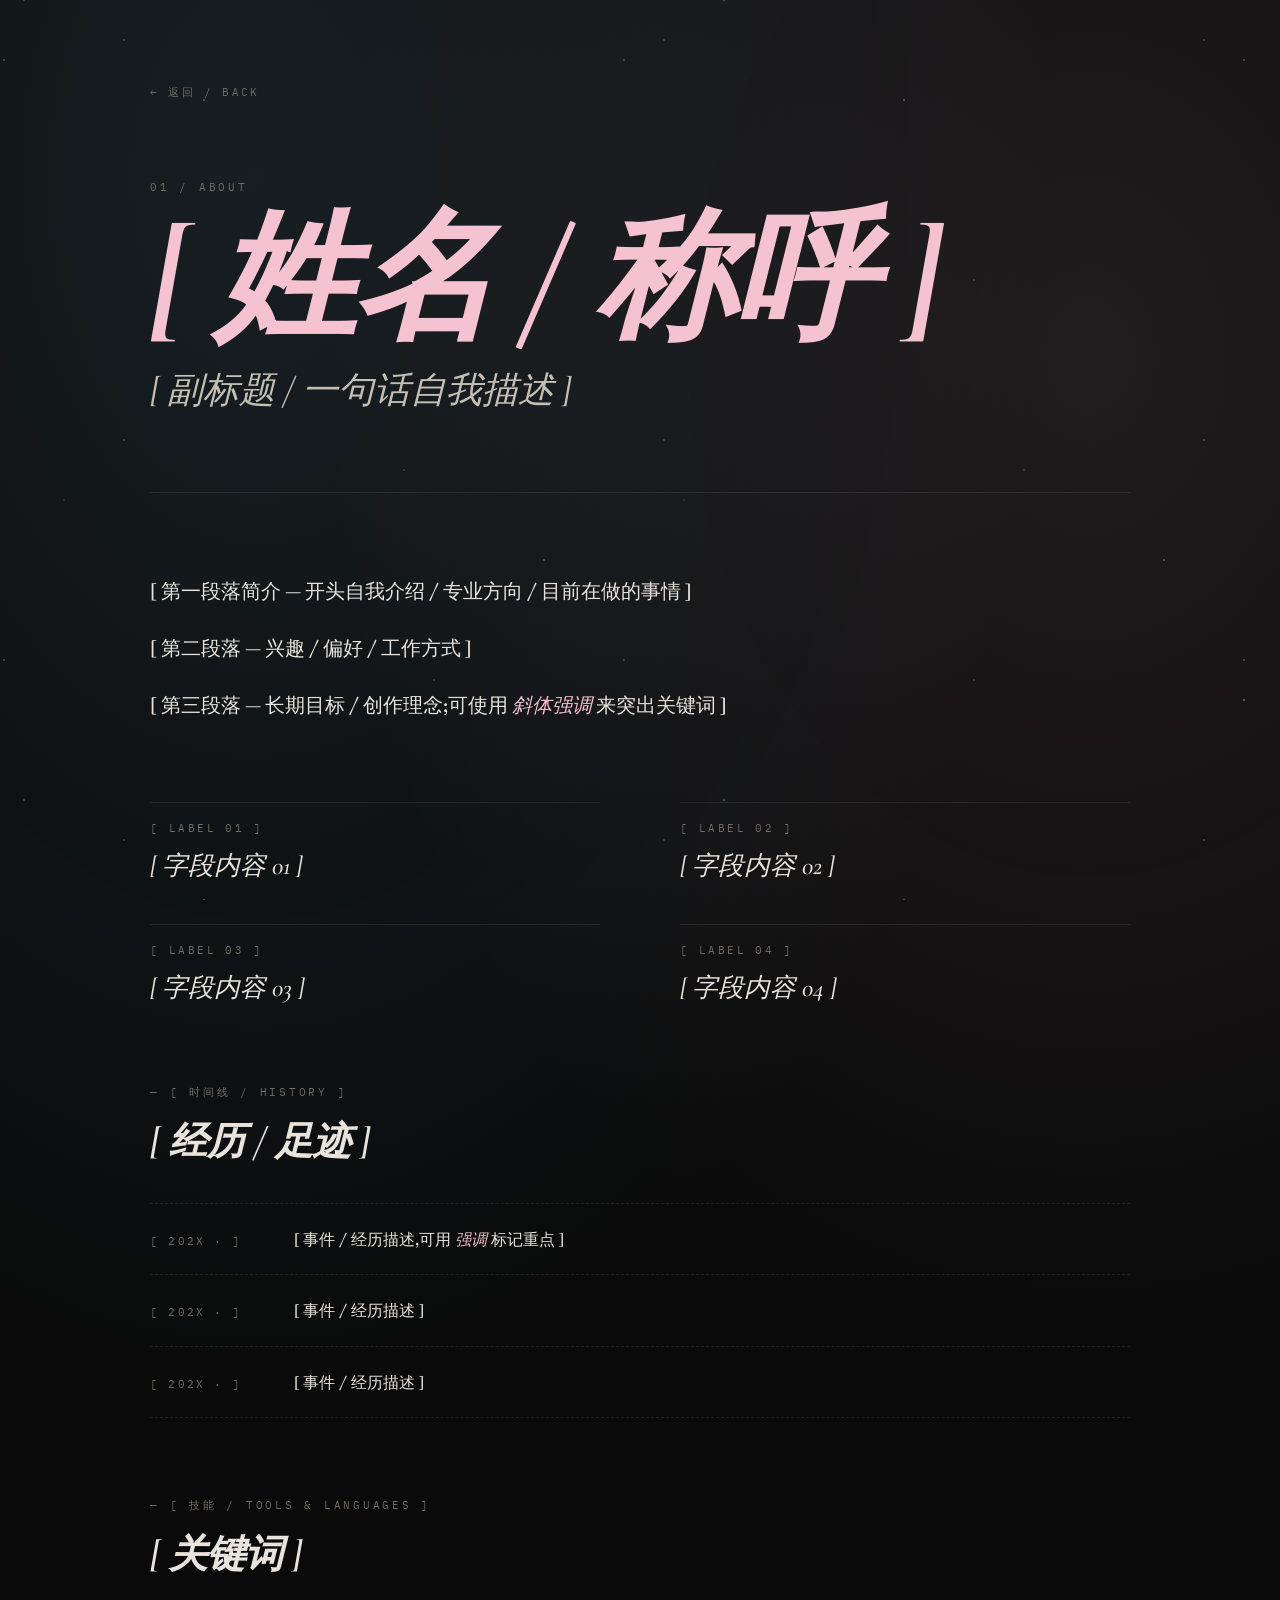
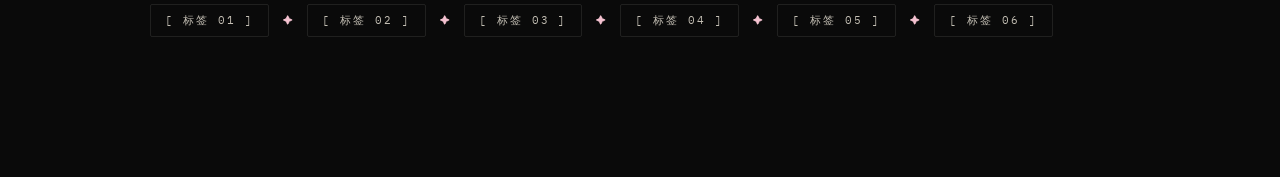
==== about/index.html @ f902ffd7 "renderers: switch from string interpolation to DOM nodes; add about/works placeholder entries & sub-" ====
<!DOCTYPE html>
<html lang="zh-CN">
<head>
  <meta charset="UTF-8">
  <title>关于 · About · Annieif</title>
  <meta name="viewport" content="width=device-width, initial-scale=1">
  <link rel="preconnect" href="https://fonts.googleapis.com">
  <link rel="preconnect" href="https://fonts.gstatic.com" crossorigin>
  <link href="https://fonts.googleapis.com/css2?family=Cormorant+Garamond:ital,wght@0,400;0,500;0,600;0,700;1,400;1,500;1,600;1,700&family=Fraunces:ital,opsz,wght@0,9..144,300..900;1,9..144,300..900&family=IBM+Plex+Mono:wght@300;400;500&display=swap" rel="stylesheet">
  <style>
    :root{
      --bg:#0a0a0a;
      --ink:#e8e4dd;
      --ink-dim:#c4bfb4;
      --ink-faint:#6e6a62;
      --accent:#f4c2d0;
      --link:#7ab4d8;
      --line:rgba(232,228,221,.10);
    }
    html,body{background:var(--bg);color:var(--ink);margin:0}
    body{
      font-family:"Fraunces",serif;
      font-weight:400;
      min-height:100vh;
      position:relative;
      background:
        radial-gradient(ellipse at 20% 10%, rgba(122,180,216,.12), transparent 55%),
        radial-gradient(ellipse at 85% 20%, rgba(244,194,208,.10), transparent 50%),
        #0a0a0a;
    }
    /* starfield */
    .stars{position:fixed;inset:0;z-index:0;pointer-events:none;overflow:hidden}
    .stars .layer{position:absolute;inset:-20%}
    .stars .s1{
      background-image:
        radial-gradient(1px 1px at 20px 30px, #fff, transparent 60%),
        radial-gradient(1px 1px at 80px 120px, #fff, transparent 60%),
        radial-gradient(1.5px 1.5px at 150px 60px, #e0dcd4, transparent 60%),
        radial-gradient(1px 1px at 220px 180px, #fff, transparent 60%),
        radial-gradient(1px 1px at 300px 40px, #8fb9d6, transparent 60%),
        radial-gradient(1.5px 1.5px at 380px 220px, #fff, transparent 60%);
      background-size:540px 400px;opacity:.85}
    .stars .s2{
      background-image:
        radial-gradient(1.5px 1.5px at 40px 50px, #fff, transparent 60%),
        radial-gradient(2px 2px at 180px 140px, #fff, transparent 60%),
        radial-gradient(1.5px 1.5px at 320px 80px, #f4c2d0, transparent 60%),
        radial-gradient(2px 2px at 260px 240px, #8fb9d6, transparent 60%);
      background-size:620px 600px;opacity:.65}
    .stars .s3{
      background-image:
        radial-gradient(2.5px 2.5px at 100px 80px, #fff, transparent 60%),
        radial-gradient(3px 3px at 280px 180px, #8fb9d6, transparent 60%),
        radial-gradient(2.5px 2.5px at 460px 280px, #f4c2d0, transparent 60%);
      background-size:700px 800px;opacity:.55}

    .page{position:relative;z-index:1;padding:80px 28px 140px;max-width:980px;margin:0 auto}
    .back{
      font-family:"IBM Plex Mono",monospace;font-size:11px;letter-spacing:.2em;
      color:var(--ink-faint);text-decoration:none;text-transform:uppercase;
      display:inline-block;margin-bottom:80px}
    .back:hover{color:var(--accent)}
    .section-label{
      font-family:"IBM Plex Mono",monospace;font-size:11px;letter-spacing:.25em;
      color:var(--ink-faint);text-transform:uppercase;margin-bottom:16px;display:block
    }

    /* Headline */
    .headline{margin-bottom:80px}
    .headline h1{
      font-family:"Cormorant Garamond",serif;font-style:italic;font-weight:700;
      font-size:clamp(56px,11vw,180px);line-height:1;letter-spacing:-.015em;margin:0;
      color:var(--accent)
    }
    .headline .sub{
      font-family:"Cormorant Garamond",serif;font-style:italic;font-weight:500;
      font-size:clamp(22px,3vw,36px);line-height:1.2;color:var(--ink-dim);
      margin-top:18px
    }
    .divider{height:1px;background:var(--line);margin:0 0 80px}

    /* Intro (main text) */
    .intro{
      font-family:"Fraunces",serif;font-weight:400;font-size:clamp(17px,1.6vw,20px);
      line-height:1.75;color:var(--ink);max-width:720px
    }
    .intro p{margin:0 0 22px}
    .intro p em{font-style:italic;color:var(--accent)}

    /* Two-column meta list */
    .meta-grid{
      display:grid;grid-template-columns:repeat(2,1fr);gap:40px 80px;margin-top:80px
    }
    .meta-block{
      border-top:1px solid var(--line);padding-top:18px
    }
    .meta-block .k{
      font-family:"IBM Plex Mono",monospace;font-size:11px;letter-spacing:.22em;
      color:var(--ink-faint);text-transform:uppercase;margin-bottom:14px
    }
    .meta-block .v{
      font-family:"Cormorant Garamond",serif;font-style:italic;font-weight:500;
      font-size:clamp(20px,2vw,26px);line-height:1.35;color:var(--ink)
    }

    /* Timeline / history */
    .timeline{margin-top:80px}
    .timeline h3{
      font-family:"Cormorant Garamond",serif;font-style:italic;font-weight:600;
      font-size:clamp(28px,3vw,40px);margin:0 0 36px;color:var(--ink)
    }
    .tl-row{
      display:grid;grid-template-columns:120px 1fr;gap:24px;
      padding:22px 0;border-bottom:1px dashed var(--line);align-items:baseline
    }
    .tl-row:first-of-type{border-top:1px dashed var(--line)}
    .tl-date{
      font-family:"IBM Plex Mono",monospace;font-size:11px;letter-spacing:.2em;
      color:var(--ink-faint);text-transform:uppercase
    }
    .tl-body{
      font-family:"Fraunces",serif;font-size:16px;line-height:1.65;color:var(--ink)
    }
    .tl-body em{color:var(--accent);font-style:italic}

    /* Skills cloud */
    .skills{margin-top:80px}
    .skills h3{
      font-family:"Cormorant Garamond",serif;font-style:italic;font-weight:600;
      font-size:clamp(28px,3vw,40px);margin:0 0 24px;color:var(--ink)
    }
    .skill-row{display:flex;flex-wrap:wrap;gap:10px 14px;align-items:center}
    .skill-tag{
      font-family:"IBM Plex Mono",monospace;font-size:11px;letter-spacing:.18em;
      text-transform:uppercase;color:var(--ink-dim);
      border:1px solid var(--line);padding:8px 14px;border-radius:2px;
      transition:border-color .3s,color .3s
    }
    .skill-tag:hover{border-color:var(--accent);color:var(--accent)}
    .skill-star{color:var(--accent);font-size:10px}

    @media (max-width:800px){
      .meta-grid{grid-template-columns:1fr;gap:32px}
      .tl-row{grid-template-columns:100px 1fr;gap:16px}
    }
  </style>
</head>
<body>
  <div class="stars" aria-hidden="true">
    <div class="layer s1"></div>
    <div class="layer s2"></div>
    <div class="layer s3"></div>
  </div>

  <main class="page">
    <a class="back" href="../index.html">← 返回 / Back</a>
    <span class="section-label">01 / about</span>

    <section class="headline">
      <h1>[ 姓名 / 称呼 ]</h1>
      <p class="sub">[ 副标题 / 一句话自我描述 ]</p>
    </section>

    <div class="divider"></div>

    <section class="intro">
      <p>[ 第一段落简介 — 开头自我介绍 / 专业方向 / 目前在做的事情 ]</p>
      <p>[ 第二段落 — 兴趣 / 偏好 / 工作方式 ]</p>
      <p>[ 第三段落 — 长期目标 / 创作理念;可使用 <em>斜体强调</em> 来突出关键词 ]</p>
    </section>

    <section class="meta-grid">
      <div class="meta-block">
        <div class="k">[ Label 01 ]</div>
        <div class="v">[ 字段内容 01 ]</div>
      </div>
      <div class="meta-block">
        <div class="k">[ Label 02 ]</div>
        <div class="v">[ 字段内容 02 ]</div>
      </div>
      <div class="meta-block">
        <div class="k">[ Label 03 ]</div>
        <div class="v">[ 字段内容 03 ]</div>
      </div>
      <div class="meta-block">
        <div class="k">[ Label 04 ]</div>
        <div class="v">[ 字段内容 04 ]</div>
      </div>
    </section>

    <section class="timeline">
      <span class="section-label">— [ 时间线 / history ]</span>
      <h3>[ 经历 / 足迹 ]</h3>
      <div class="tl-row">
        <div class="tl-date">[ 202X · ]</div>
        <div class="tl-body">[ 事件 / 经历描述,可用 <em>强调</em> 标记重点 ]</div>
      </div>
      <div class="tl-row">
        <div class="tl-date">[ 202X · ]</div>
        <div class="tl-body">[ 事件 / 经历描述 ]</div>
      </div>
      <div class="tl-row">
        <div class="tl-date">[ 202X · ]</div>
        <div class="tl-body">[ 事件 / 经历描述 ]</div>
      </div>
    </section>

    <section class="skills">
      <span class="section-label">— [ 技能 / tools & languages ]</span>
      <h3>[ 关键词 ]</h3>
      <div class="skill-row">
        <span class="skill-tag">[ 标签 01 ]</span>
        <span class="skill-star">✦</span>
        <span class="skill-tag">[ 标签 02 ]</span>
        <span class="skill-star">✦</span>
        <span class="skill-tag">[ 标签 03 ]</span>
        <span class="skill-star">✦</span>
        <span class="skill-tag">[ 标签 04 ]</span>
        <span class="skill-star">✦</span>
        <span class="skill-tag">[ 标签 05 ]</span>
        <span class="skill-star">✦</span>
        <span class="skill-tag">[ 标签 06 ]</span>
      </div>
    </section>
  </main>
</body>
</html>
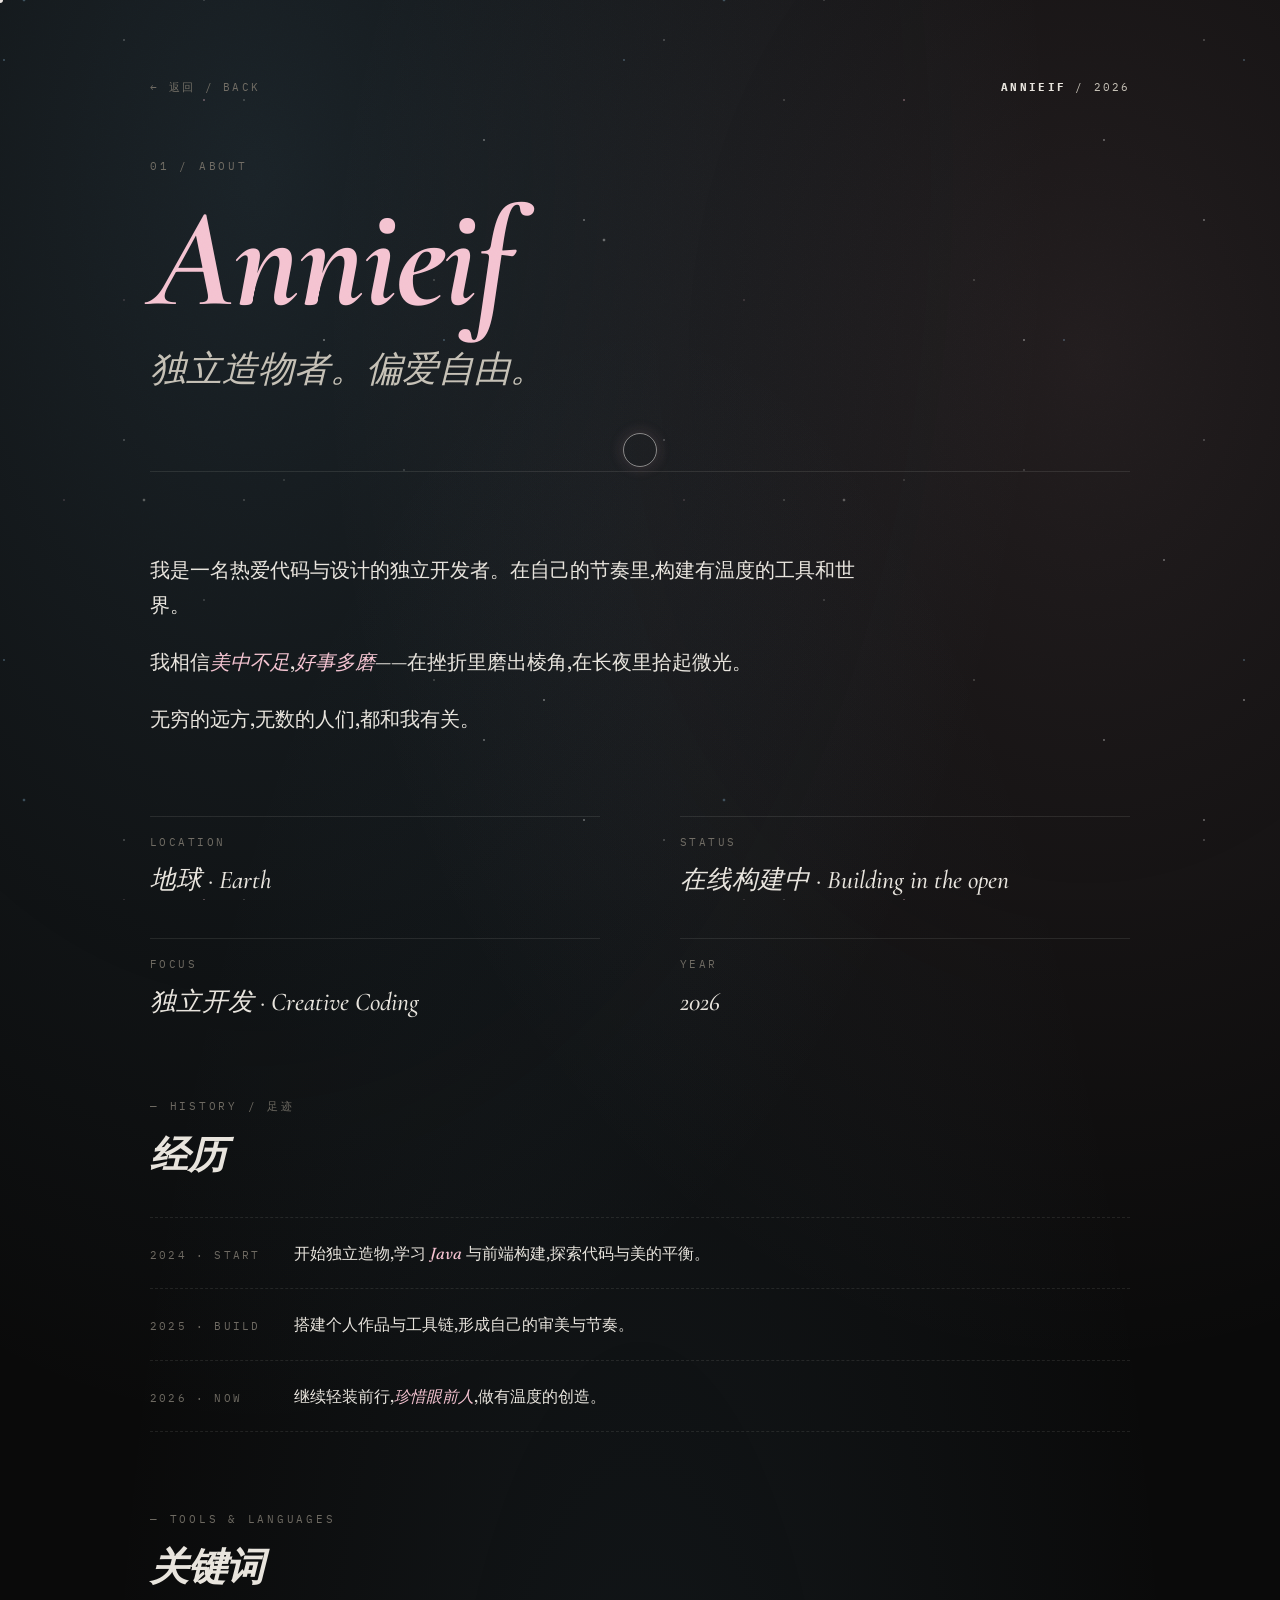
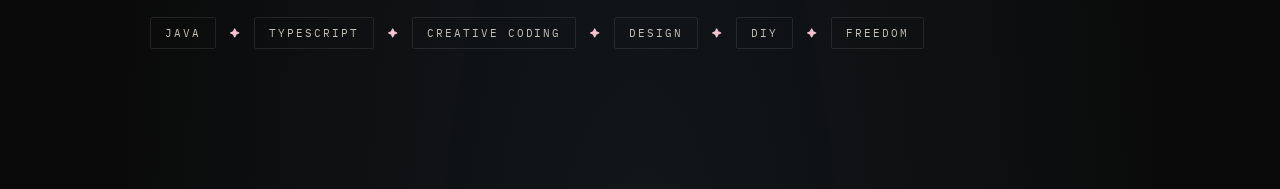
==== commit 8e8fa79a: "content(about): 泼墨造物/笔下生花 重点字 + 中英文 about cards 翻译 + about 子页面风格同步" ====
--- a/about/index.html
+++ b/about/index.html
@@ -14,23 +14,34 @@
       --ink-dim:#c4bfb4;
       --ink-faint:#6e6a62;
       --accent:#f4c2d0;
+      --accent-hover:#f9d6e0;
       --link:#7ab4d8;
       --line:rgba(232,228,221,.10);
-    }
-    html,body{background:var(--bg);color:var(--ink);margin:0}
+      --line-strong:rgba(232,228,221,.18);
+      --grain-opacity:.10;
+      --ease:cubic-bezier(.2,.8,.2,1);
+    }
+    html,body{background:var(--bg);color:var(--ink);margin:0;padding:0;-webkit-font-smoothing:antialiased;-moz-osx-font-smoothing:grayscale}
     body{
       font-family:"Fraunces",serif;
       font-weight:400;
       min-height:100vh;
       position:relative;
       background:
-        radial-gradient(ellipse at 20% 10%, rgba(122,180,216,.12), transparent 55%),
+        radial-gradient(ellipse at 20% 10%, rgba(122,180,216,.14), transparent 55%),
         radial-gradient(ellipse at 85% 20%, rgba(244,194,208,.10), transparent 50%),
+        radial-gradient(ellipse at 50% 110%, rgba(122,180,216,.08), transparent 60%),
         #0a0a0a;
     }
-    /* starfield */
+    body::before{
+      content:"";position:fixed;inset:0;pointer-events:none;z-index:100;
+      opacity:var(--grain-opacity);mix-blend-mode:overlay;
+      background-image:url("data:image/svg+xml;utf8,<svg xmlns='http://www.w3.org/2000/svg' width='200' height='200'><filter id='n'><feTurbulence type='fractalNoise' baseFrequency='0.85' numOctaves='2' stitchTiles='stitch'/><feColorMatrix values='0 0 0 0 1  0 0 0 0 1  0 0 0 0 1  0 0 0 .6 0'/></filter><rect width='100%25' height='100%25' filter='url(%23n)'/></svg>");
+    }
+
+    /* ============ STARFIELD ============ */
     .stars{position:fixed;inset:0;z-index:0;pointer-events:none;overflow:hidden}
-    .stars .layer{position:absolute;inset:-20%}
+    .stars .layer{position:absolute;inset:-20%;animation:twinkle 5s ease-in-out infinite alternate}
     .stars .s1{
       background-image:
         radial-gradient(1px 1px at 20px 30px, #fff, transparent 60%),
@@ -38,104 +49,95 @@
         radial-gradient(1.5px 1.5px at 150px 60px, #e0dcd4, transparent 60%),
         radial-gradient(1px 1px at 220px 180px, #fff, transparent 60%),
         radial-gradient(1px 1px at 300px 40px, #8fb9d6, transparent 60%),
-        radial-gradient(1.5px 1.5px at 380px 220px, #fff, transparent 60%);
-      background-size:540px 400px;opacity:.85}
+        radial-gradient(1.5px 1.5px at 380px 220px, #fff, transparent 60%),
+        radial-gradient(1px 1px at 60px 260px, #f4c2d0, transparent 60%),
+        radial-gradient(1px 1px at 260px 320px, #fff, transparent 60%),
+        radial-gradient(1px 1px at 420px 100px, #fff, transparent 60%),
+        radial-gradient(1.5px 1.5px at 500px 280px, #e0dcd4, transparent 60%);
+      background-size:540px 400px;opacity:.85;animation-duration:6s}
     .stars .s2{
       background-image:
         radial-gradient(1.5px 1.5px at 40px 50px, #fff, transparent 60%),
         radial-gradient(2px 2px at 180px 140px, #fff, transparent 60%),
         radial-gradient(1.5px 1.5px at 320px 80px, #f4c2d0, transparent 60%),
-        radial-gradient(2px 2px at 260px 240px, #8fb9d6, transparent 60%);
-      background-size:620px 600px;opacity:.65}
+        radial-gradient(2px 2px at 260px 240px, #8fb9d6, transparent 60%),
+        radial-gradient(1.5px 1.5px at 460px 180px, #fff, transparent 60%),
+        radial-gradient(2px 2px at 120px 320px, #fff, transparent 60%),
+        radial-gradient(1.5px 1.5px at 540px 60px, #e0dcd4, transparent 60%),
+        radial-gradient(2px 2px at 220px 400px, #fff, transparent 60%),
+        radial-gradient(1.5px 1.5px at 380px 480px, #f4c2d0, transparent 60%),
+        radial-gradient(2px 2px at 80px 520px, #8fb9d6, transparent 60%);
+      background-size:620px 600px;opacity:.65;animation-duration:8s;animation-delay:-2s}
     .stars .s3{
       background-image:
         radial-gradient(2.5px 2.5px at 100px 80px, #fff, transparent 60%),
         radial-gradient(3px 3px at 280px 180px, #8fb9d6, transparent 60%),
-        radial-gradient(2.5px 2.5px at 460px 280px, #f4c2d0, transparent 60%);
-      background-size:700px 800px;opacity:.55}
+        radial-gradient(2.5px 2.5px at 460px 280px, #f4c2d0, transparent 60%),
+        radial-gradient(3px 3px at 160px 420px, #fff, transparent 60%),
+        radial-gradient(2.5px 2.5px at 580px 520px, #fff, transparent 60%),
+        radial-gradient(3px 3px at 400px 680px, #e0dcd4, transparent 60%);
+      background-size:700px 800px;opacity:.55;animation-duration:11s;animation-delay:-4s}
+    @keyframes twinkle{from{opacity:.55}to{opacity:1}}
+
+    /* shooting stars */
+    .shooting-star{position:absolute;top:0;left:0;width:110px;height:1px;
+      background:linear-gradient(90deg, transparent 0%, rgba(255,255,255,.6) 45%, #fff 65%, rgba(122,180,216,0) 100%);
+      filter:drop-shadow(0 0 4px rgba(244,194,208,.45));
+      transform:rotate(18deg);border-radius:999px;opacity:0;animation:shoot 9s linear infinite}
+    .shooting-star.pink{background:linear-gradient(90deg, transparent 0%, rgba(249,214,224,.55) 45%, #f9d6e0 65%, rgba(249,214,224,0) 100%);filter:drop-shadow(0 0 5px rgba(244,194,208,.55));width:80px}
+    .shooting-star.blue{background:linear-gradient(90deg, transparent 0%, rgba(156,201,232,.55) 45%, #9cc9e8 65%, rgba(156,201,232,0) 100%);filter:drop-shadow(0 0 5px rgba(122,180,216,.55));width:95px}
+    @keyframes shoot{0%{transform:translate(-140px,-140px) rotate(18deg);opacity:0}3%{opacity:.9}11%{transform:translate(120vw,52vh) rotate(18deg);opacity:.9}13%{opacity:0}100%{opacity:0}}
+
+    a{color:inherit;text-decoration:none}
+
+    /* ============ CUSTOM CURSOR ============ */
+    .cursor-dot,.cursor-ring{position:fixed;top:0;left:0;pointer-events:none;z-index:9999;border-radius:50%;mix-blend-mode:difference;transform:translate3d(-50%,-50%,0)}
+    .cursor-dot{width:6px;height:6px;background:#fff;transition:transform .08s linear}
+    .cursor-ring{width:32px;height:32px;border:1px solid rgba(255,255,255,.55);transition:transform .25s var(--ease),width .2s var(--ease),height .2s var(--ease),border-color .2s var(--ease),background .2s var(--ease));box-shadow:0 0 16px rgba(244,194,208,.18)}
+    body.is-hover .cursor-ring{width:56px;height:56px;border-color:rgba(244,194,208,.85);background:rgba(244,194,208,.10);box-shadow:0 0 24px rgba(244,194,208,.35)}
+    body.is-hover .cursor-dot{background:#f4c2d0}
+    @media (hover:none){.cursor-dot,.cursor-ring{display:none}}
 
     .page{position:relative;z-index:1;padding:80px 28px 140px;max-width:980px;margin:0 auto}
-    .back{
-      font-family:"IBM Plex Mono",monospace;font-size:11px;letter-spacing:.2em;
-      color:var(--ink-faint);text-decoration:none;text-transform:uppercase;
-      display:inline-block;margin-bottom:80px}
+    .top-bar{display:flex;justify-content:space-between;align-items:baseline;font-family:"IBM Plex Mono",monospace;font-size:10.5px;letter-spacing:.2em;color:var(--ink-faint);text-transform:uppercase;margin-bottom:64px}
+    .top-bar .brand{color:var(--ink-dim)}
+    .top-bar .brand b{color:var(--ink);letter-spacing:.22em}
+    .back{font-family:"IBM Plex Mono",monospace;font-size:10.5px;letter-spacing:.22em;color:var(--ink-faint);text-decoration:none;text-transform:uppercase}
     .back:hover{color:var(--accent)}
-    .section-label{
-      font-family:"IBM Plex Mono",monospace;font-size:11px;letter-spacing:.25em;
-      color:var(--ink-faint);text-transform:uppercase;margin-bottom:16px;display:block
-    }
+
+    .section-label{font-family:"IBM Plex Mono",monospace;font-size:11px;letter-spacing:.25em;color:var(--ink-faint);text-transform:uppercase;margin-bottom:16px;display:block}
 
     /* Headline */
     .headline{margin-bottom:80px}
-    .headline h1{
-      font-family:"Cormorant Garamond",serif;font-style:italic;font-weight:700;
-      font-size:clamp(56px,11vw,180px);line-height:1;letter-spacing:-.015em;margin:0;
-      color:var(--accent)
-    }
-    .headline .sub{
-      font-family:"Cormorant Garamond",serif;font-style:italic;font-weight:500;
-      font-size:clamp(22px,3vw,36px);line-height:1.2;color:var(--ink-dim);
-      margin-top:18px
-    }
+    .headline h1{font-family:"Cormorant Garamond",serif;font-style:italic;font-weight:700;font-size:clamp(56px,11vw,180px);line-height:1;letter-spacing:-.015em;margin:0;color:var(--accent)}
+    .headline .sub{font-family:"Cormorant Garamond",serif;font-style:italic;font-weight:500;font-size:clamp(22px,3vw,36px);line-height:1.2;color:var(--ink-dim);margin-top:18px}
     .divider{height:1px;background:var(--line);margin:0 0 80px}
 
     /* Intro (main text) */
-    .intro{
-      font-family:"Fraunces",serif;font-weight:400;font-size:clamp(17px,1.6vw,20px);
-      line-height:1.75;color:var(--ink);max-width:720px
-    }
+    .intro{font-family:"Fraunces",serif;font-weight:400;font-size:clamp(17px,1.6vw,20px);line-height:1.75;color:var(--ink);max-width:720px}
     .intro p{margin:0 0 22px}
     .intro p em{font-style:italic;color:var(--accent)}
 
     /* Two-column meta list */
-    .meta-grid{
-      display:grid;grid-template-columns:repeat(2,1fr);gap:40px 80px;margin-top:80px
-    }
-    .meta-block{
-      border-top:1px solid var(--line);padding-top:18px
-    }
-    .meta-block .k{
-      font-family:"IBM Plex Mono",monospace;font-size:11px;letter-spacing:.22em;
-      color:var(--ink-faint);text-transform:uppercase;margin-bottom:14px
-    }
-    .meta-block .v{
-      font-family:"Cormorant Garamond",serif;font-style:italic;font-weight:500;
-      font-size:clamp(20px,2vw,26px);line-height:1.35;color:var(--ink)
-    }
+    .meta-grid{display:grid;grid-template-columns:repeat(2,1fr);gap:40px 80px;margin-top:80px}
+    .meta-block{border-top:1px solid var(--line);padding-top:18px}
+    .meta-block .k{font-family:"IBM Plex Mono",monospace;font-size:11px;letter-spacing:.22em;color:var(--ink-faint);text-transform:uppercase;margin-bottom:14px}
+    .meta-block .v{font-family:"Cormorant Garamond",serif;font-style:italic;font-weight:500;font-size:clamp(20px,2vw,26px);line-height:1.35;color:var(--ink)}
 
     /* Timeline / history */
     .timeline{margin-top:80px}
-    .timeline h3{
-      font-family:"Cormorant Garamond",serif;font-style:italic;font-weight:600;
-      font-size:clamp(28px,3vw,40px);margin:0 0 36px;color:var(--ink)
-    }
-    .tl-row{
-      display:grid;grid-template-columns:120px 1fr;gap:24px;
-      padding:22px 0;border-bottom:1px dashed var(--line);align-items:baseline
-    }
+    .timeline h3{font-family:"Cormorant Garamond",serif;font-style:italic;font-weight:600;font-size:clamp(28px,3vw,40px);margin:0 0 36px;color:var(--ink)}
+    .tl-row{display:grid;grid-template-columns:120px 1fr;gap:24px;padding:22px 0;border-bottom:1px dashed var(--line);align-items:baseline}
     .tl-row:first-of-type{border-top:1px dashed var(--line)}
-    .tl-date{
-      font-family:"IBM Plex Mono",monospace;font-size:11px;letter-spacing:.2em;
-      color:var(--ink-faint);text-transform:uppercase
-    }
-    .tl-body{
-      font-family:"Fraunces",serif;font-size:16px;line-height:1.65;color:var(--ink)
-    }
+    .tl-date{font-family:"IBM Plex Mono",monospace;font-size:11px;letter-spacing:.2em;color:var(--ink-faint);text-transform:uppercase}
+    .tl-body{font-family:"Fraunces",serif;font-size:16px;line-height:1.65;color:var(--ink)}
     .tl-body em{color:var(--accent);font-style:italic}
 
     /* Skills cloud */
     .skills{margin-top:80px}
-    .skills h3{
-      font-family:"Cormorant Garamond",serif;font-style:italic;font-weight:600;
-      font-size:clamp(28px,3vw,40px);margin:0 0 24px;color:var(--ink)
-    }
+    .skills h3{font-family:"Cormorant Garamond",serif;font-style:italic;font-weight:600;font-size:clamp(28px,3vw,40px);margin:0 0 24px;color:var(--ink)}
     .skill-row{display:flex;flex-wrap:wrap;gap:10px 14px;align-items:center}
-    .skill-tag{
-      font-family:"IBM Plex Mono",monospace;font-size:11px;letter-spacing:.18em;
-      text-transform:uppercase;color:var(--ink-dim);
-      border:1px solid var(--line);padding:8px 14px;border-radius:2px;
-      transition:border-color .3s,color .3s
-    }
+    .skill-tag{font-family:"IBM Plex Mono",monospace;font-size:11px;letter-spacing:.18em;text-transform:uppercase;color:var(--ink-dim);border:1px solid var(--line);padding:8px 14px;border-radius:2px;transition:border-color .3s var(--ease),color .3s var(--ease)}
     .skill-tag:hover{border-color:var(--accent);color:var(--accent)}
     .skill-star{color:var(--accent);font-size:10px}
 
@@ -150,78 +152,102 @@
     <div class="layer s1"></div>
     <div class="layer s2"></div>
     <div class="layer s3"></div>
+    <span class="shooting-star"      style="top:10%;left:5%;animation-duration:11s"></span>
+    <span class="shooting-star pink" style="top:30%;left:60%;animation-duration:14s;animation-delay:-3s"></span>
+    <span class="shooting-star blue" style="top:60%;left:20%;animation-duration:17s;animation-delay:-7s"></span>
   </div>
 
+  <div class="cursor-dot"  aria-hidden="true"></div>
+  <div class="cursor-ring" aria-hidden="true"></div>
+
   <main class="page">
-    <a class="back" href="../index.html">← 返回 / Back</a>
+    <div class="top-bar">
+      <a class="back" href="../index.html">← 返回 / Back</a>
+      <div class="brand"><b>ANNIEIF</b>&nbsp;/&nbsp;2026</div>
+    </div>
+
     <span class="section-label">01 / about</span>
 
     <section class="headline">
-      <h1>[ 姓名 / 称呼 ]</h1>
-      <p class="sub">[ 副标题 / 一句话自我描述 ]</p>
+      <h1>Annieif</h1>
+      <p class="sub">独立造物者。偏爱自由。</p>
     </section>
 
     <div class="divider"></div>
 
     <section class="intro">
-      <p>[ 第一段落简介 — 开头自我介绍 / 专业方向 / 目前在做的事情 ]</p>
-      <p>[ 第二段落 — 兴趣 / 偏好 / 工作方式 ]</p>
-      <p>[ 第三段落 — 长期目标 / 创作理念;可使用 <em>斜体强调</em> 来突出关键词 ]</p>
+      <p>我是一名热爱代码与设计的独立开发者。在自己的节奏里,构建有温度的工具和世界。</p>
+      <p>我相信<em>美中不足</em>,<em>好事多磨</em>——在挫折里磨出棱角,在长夜里拾起微光。</p>
+      <p>无穷的远方,无数的人们,都和我有关。</p>
     </section>
 
     <section class="meta-grid">
       <div class="meta-block">
-        <div class="k">[ Label 01 ]</div>
-        <div class="v">[ 字段内容 01 ]</div>
-      </div>
-      <div class="meta-block">
-        <div class="k">[ Label 02 ]</div>
-        <div class="v">[ 字段内容 02 ]</div>
-      </div>
-      <div class="meta-block">
-        <div class="k">[ Label 03 ]</div>
-        <div class="v">[ 字段内容 03 ]</div>
-      </div>
-      <div class="meta-block">
-        <div class="k">[ Label 04 ]</div>
-        <div class="v">[ 字段内容 04 ]</div>
+        <div class="k">Location</div>
+        <div class="v">地球 · Earth</div>
+      </div>
+      <div class="meta-block">
+        <div class="k">Status</div>
+        <div class="v">在线构建中 · Building in the open</div>
+      </div>
+      <div class="meta-block">
+        <div class="k">Focus</div>
+        <div class="v">独立开发 · Creative Coding</div>
+      </div>
+      <div class="meta-block">
+        <div class="k">Year</div>
+        <div class="v">2026</div>
       </div>
     </section>
 
     <section class="timeline">
-      <span class="section-label">— [ 时间线 / history ]</span>
-      <h3>[ 经历 / 足迹 ]</h3>
+      <span class="section-label">— history / 足迹</span>
+      <h3>经历</h3>
       <div class="tl-row">
-        <div class="tl-date">[ 202X · ]</div>
-        <div class="tl-body">[ 事件 / 经历描述,可用 <em>强调</em> 标记重点 ]</div>
+        <div class="tl-date">2024 · start</div>
+        <div class="tl-body">开始独立造物,学习 <em>Java</em> 与前端构建,探索代码与美的平衡。</div>
       </div>
       <div class="tl-row">
-        <div class="tl-date">[ 202X · ]</div>
-        <div class="tl-body">[ 事件 / 经历描述 ]</div>
+        <div class="tl-date">2025 · build</div>
+        <div class="tl-body">搭建个人作品与工具链,形成自己的审美与节奏。</div>
       </div>
       <div class="tl-row">
-        <div class="tl-date">[ 202X · ]</div>
-        <div class="tl-body">[ 事件 / 经历描述 ]</div>
+        <div class="tl-date">2026 · now</div>
+        <div class="tl-body">继续轻装前行,<em>珍惜眼前人</em>,做有温度的创造。</div>
       </div>
     </section>
 
     <section class="skills">
-      <span class="section-label">— [ 技能 / tools & languages ]</span>
-      <h3>[ 关键词 ]</h3>
+      <span class="section-label">— tools & languages</span>
+      <h3>关键词</h3>
       <div class="skill-row">
-        <span class="skill-tag">[ 标签 01 ]</span>
-        <span class="skill-star">✦</span>
-        <span class="skill-tag">[ 标签 02 ]</span>
-        <span class="skill-star">✦</span>
-        <span class="skill-tag">[ 标签 03 ]</span>
-        <span class="skill-star">✦</span>
-        <span class="skill-tag">[ 标签 04 ]</span>
-        <span class="skill-star">✦</span>
-        <span class="skill-tag">[ 标签 05 ]</span>
-        <span class="skill-star">✦</span>
-        <span class="skill-tag">[ 标签 06 ]</span>
+        <span class="skill-tag">Java</span><span class="skill-star">✦</span>
+        <span class="skill-tag">TypeScript</span><span class="skill-star">✦</span>
+        <span class="skill-tag">Creative Coding</span><span class="skill-star">✦</span>
+        <span class="skill-tag">Design</span><span class="skill-star">✦</span>
+        <span class="skill-tag">DIY</span><span class="skill-star">✦</span>
+        <span class="skill-tag">Freedom</span>
       </div>
     </section>
   </main>
+
+  <script>
+    (function initCursor(){
+      const dot=document.querySelector('.cursor-dot');
+      const ring=document.querySelector('.cursor-ring');
+      if(!dot||!ring) return;
+      let mouseX=window.innerWidth/2, mouseY=window.innerHeight/2;
+      let ringX=mouseX, ringY=mouseY;
+      const interactiveSelector='a, button, [data-cursor-hover]';
+      function onMove(e){mouseX=e.clientX;mouseY=e.clientY;dot.style.transform='translate3d('+mouseX+'px,'+mouseY+'px,0) translate(-50%,-50%)'}
+      function loop(){ringX+=(mouseX-ringX)*0.18;ringY+=(mouseY-ringY)*0.18;ring.style.transform='translate3d('+ringX+'px,'+ringY+'px,0) translate(-50%,-50%)';requestAnimationFrame(loop)}
+      function onEnter(e){const t=e.target.closest(interactiveSelector);if(t) document.body.classList.add('is-hover')}
+      function onLeave(e){const t=e.target.closest(interactiveSelector);if(t) document.body.classList.remove('is-hover')}
+      window.addEventListener('mousemove',onMove,{passive:true});
+      document.addEventListener('mouseover',onEnter);
+      document.addEventListener('mouseout',onLeave);
+      loop();
+    })();
+  </script>
 </body>
 </html>
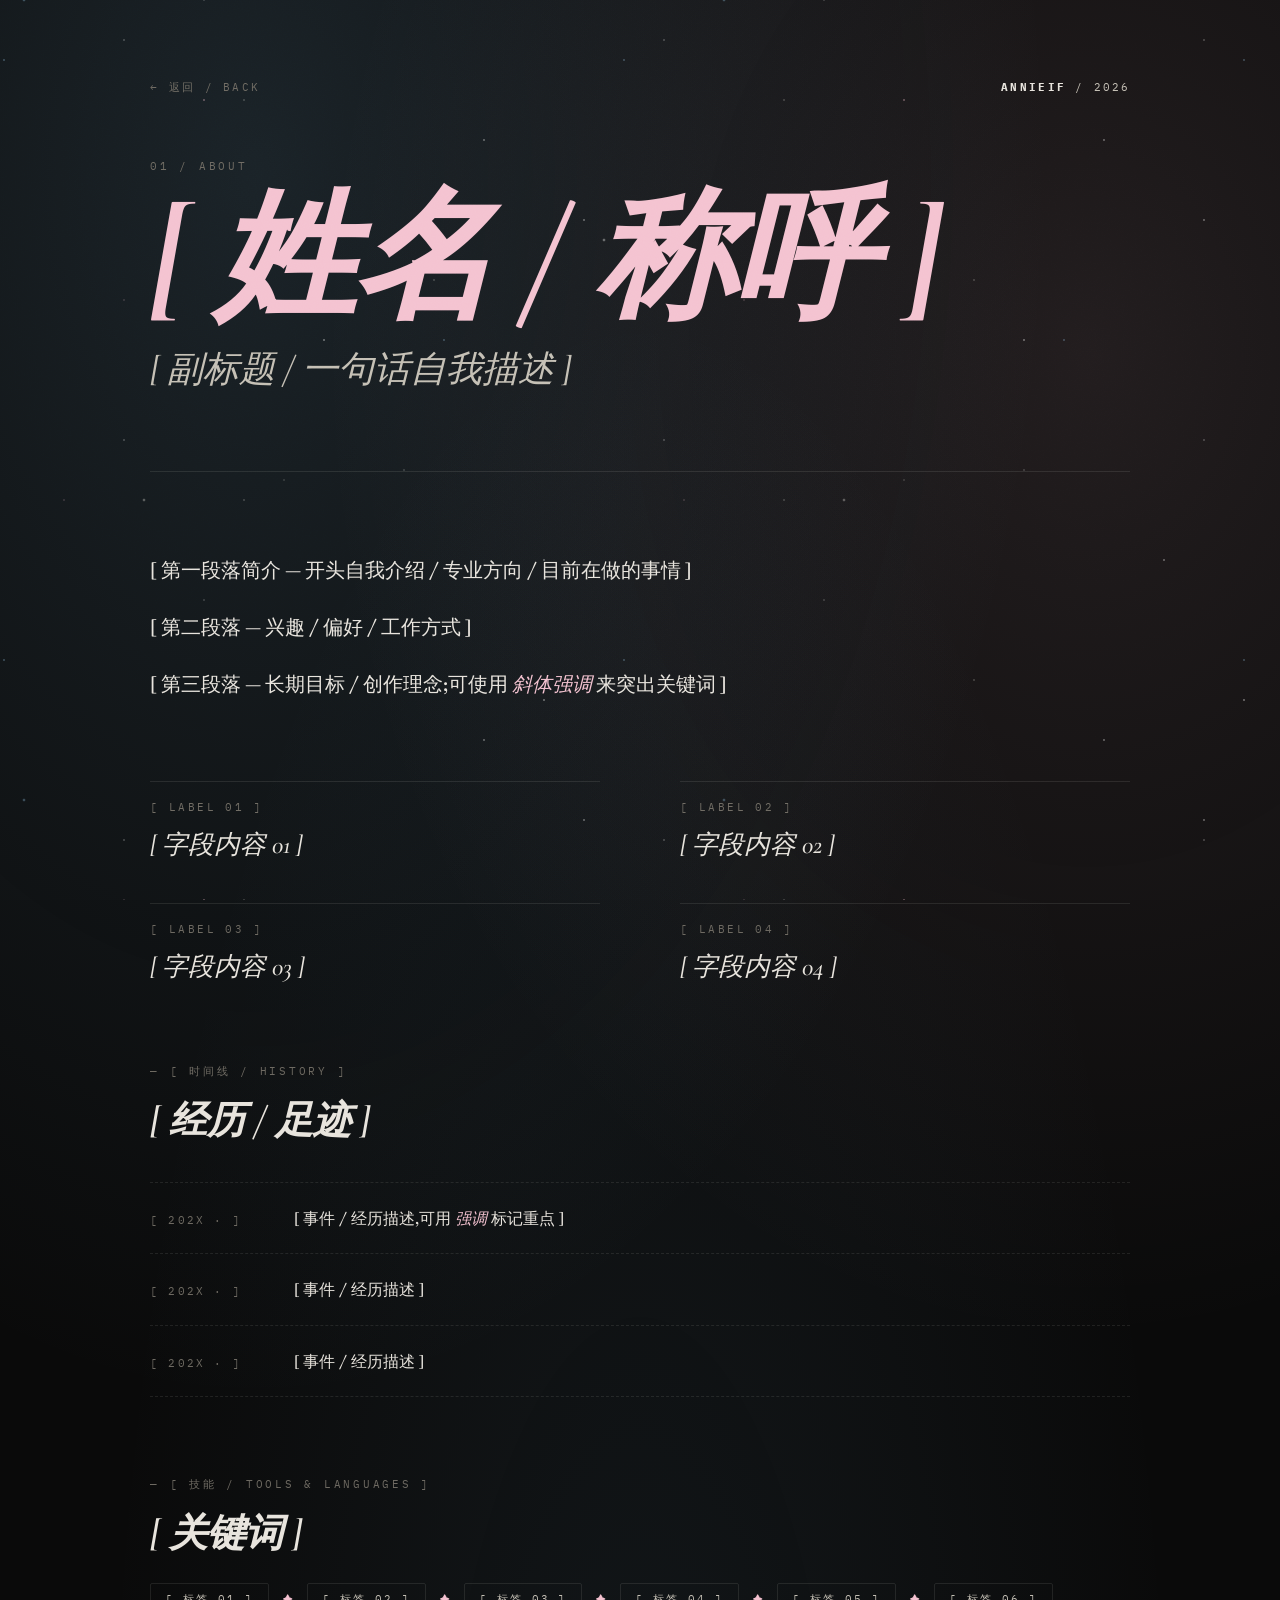
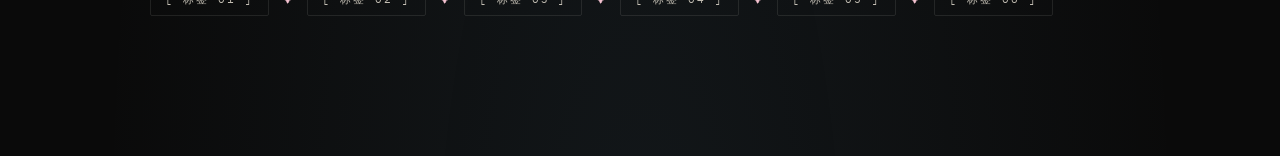
==== commit 72a03b29: "content(about): 保留中文占位/加英文贴切翻译/保留泼墨造物重点字/子页面去 custom cursor 修复返回卡住" ====
--- a/about/index.html
+++ b/about/index.html
@@ -5,7 +5,7 @@
   <title>关于 · About · Annieif</title>
   <meta name="viewport" content="width=device-width, initial-scale=1">
   <link rel="preconnect" href="https://fonts.googleapis.com">
-  <link rel="preconnect" href="https://fonts.gstatic.com" crossorigin>
+  <link rel="preconnect" href="fonts.gstatic.com" crossorigin>
   <link href="https://fonts.googleapis.com/css2?family=Cormorant+Garamond:ital,wght@0,400;0,500;0,600;0,700;1,400;1,500;1,600;1,700&family=Fraunces:ital,opsz,wght@0,9..144,300..900;1,9..144,300..900&family=IBM+Plex+Mono:wght@300;400;500&display=swap" rel="stylesheet">
   <style>
     :root{
@@ -79,24 +79,7 @@
       background-size:700px 800px;opacity:.55;animation-duration:11s;animation-delay:-4s}
     @keyframes twinkle{from{opacity:.55}to{opacity:1}}
 
-    /* shooting stars */
-    .shooting-star{position:absolute;top:0;left:0;width:110px;height:1px;
-      background:linear-gradient(90deg, transparent 0%, rgba(255,255,255,.6) 45%, #fff 65%, rgba(122,180,216,0) 100%);
-      filter:drop-shadow(0 0 4px rgba(244,194,208,.45));
-      transform:rotate(18deg);border-radius:999px;opacity:0;animation:shoot 9s linear infinite}
-    .shooting-star.pink{background:linear-gradient(90deg, transparent 0%, rgba(249,214,224,.55) 45%, #f9d6e0 65%, rgba(249,214,224,0) 100%);filter:drop-shadow(0 0 5px rgba(244,194,208,.55));width:80px}
-    .shooting-star.blue{background:linear-gradient(90deg, transparent 0%, rgba(156,201,232,.55) 45%, #9cc9e8 65%, rgba(156,201,232,0) 100%);filter:drop-shadow(0 0 5px rgba(122,180,216,.55));width:95px}
-    @keyframes shoot{0%{transform:translate(-140px,-140px) rotate(18deg);opacity:0}3%{opacity:.9}11%{transform:translate(120vw,52vh) rotate(18deg);opacity:.9}13%{opacity:0}100%{opacity:0}}
-
     a{color:inherit;text-decoration:none}
-
-    /* ============ CUSTOM CURSOR ============ */
-    .cursor-dot,.cursor-ring{position:fixed;top:0;left:0;pointer-events:none;z-index:9999;border-radius:50%;mix-blend-mode:difference;transform:translate3d(-50%,-50%,0)}
-    .cursor-dot{width:6px;height:6px;background:#fff;transition:transform .08s linear}
-    .cursor-ring{width:32px;height:32px;border:1px solid rgba(255,255,255,.55);transition:transform .25s var(--ease),width .2s var(--ease),height .2s var(--ease),border-color .2s var(--ease),background .2s var(--ease));box-shadow:0 0 16px rgba(244,194,208,.18)}
-    body.is-hover .cursor-ring{width:56px;height:56px;border-color:rgba(244,194,208,.85);background:rgba(244,194,208,.10);box-shadow:0 0 24px rgba(244,194,208,.35)}
-    body.is-hover .cursor-dot{background:#f4c2d0}
-    @media (hover:none){.cursor-dot,.cursor-ring{display:none}}
 
     .page{position:relative;z-index:1;padding:80px 28px 140px;max-width:980px;margin:0 auto}
     .top-bar{display:flex;justify-content:space-between;align-items:baseline;font-family:"IBM Plex Mono",monospace;font-size:10.5px;letter-spacing:.2em;color:var(--ink-faint);text-transform:uppercase;margin-bottom:64px}
@@ -107,24 +90,20 @@
 
     .section-label{font-family:"IBM Plex Mono",monospace;font-size:11px;letter-spacing:.25em;color:var(--ink-faint);text-transform:uppercase;margin-bottom:16px;display:block}
 
-    /* Headline */
     .headline{margin-bottom:80px}
     .headline h1{font-family:"Cormorant Garamond",serif;font-style:italic;font-weight:700;font-size:clamp(56px,11vw,180px);line-height:1;letter-spacing:-.015em;margin:0;color:var(--accent)}
     .headline .sub{font-family:"Cormorant Garamond",serif;font-style:italic;font-weight:500;font-size:clamp(22px,3vw,36px);line-height:1.2;color:var(--ink-dim);margin-top:18px}
     .divider{height:1px;background:var(--line);margin:0 0 80px}
 
-    /* Intro (main text) */
     .intro{font-family:"Fraunces",serif;font-weight:400;font-size:clamp(17px,1.6vw,20px);line-height:1.75;color:var(--ink);max-width:720px}
     .intro p{margin:0 0 22px}
     .intro p em{font-style:italic;color:var(--accent)}
 
-    /* Two-column meta list */
     .meta-grid{display:grid;grid-template-columns:repeat(2,1fr);gap:40px 80px;margin-top:80px}
     .meta-block{border-top:1px solid var(--line);padding-top:18px}
     .meta-block .k{font-family:"IBM Plex Mono",monospace;font-size:11px;letter-spacing:.22em;color:var(--ink-faint);text-transform:uppercase;margin-bottom:14px}
     .meta-block .v{font-family:"Cormorant Garamond",serif;font-style:italic;font-weight:500;font-size:clamp(20px,2vw,26px);line-height:1.35;color:var(--ink)}
 
-    /* Timeline / history */
     .timeline{margin-top:80px}
     .timeline h3{font-family:"Cormorant Garamond",serif;font-style:italic;font-weight:600;font-size:clamp(28px,3vw,40px);margin:0 0 36px;color:var(--ink)}
     .tl-row{display:grid;grid-template-columns:120px 1fr;gap:24px;padding:22px 0;border-bottom:1px dashed var(--line);align-items:baseline}
@@ -133,7 +112,6 @@
     .tl-body{font-family:"Fraunces",serif;font-size:16px;line-height:1.65;color:var(--ink)}
     .tl-body em{color:var(--accent);font-style:italic}
 
-    /* Skills cloud */
     .skills{margin-top:80px}
     .skills h3{font-family:"Cormorant Garamond",serif;font-style:italic;font-weight:600;font-size:clamp(28px,3vw,40px);margin:0 0 24px;color:var(--ink)}
     .skill-row{display:flex;flex-wrap:wrap;gap:10px 14px;align-items:center}
@@ -152,13 +130,7 @@
     <div class="layer s1"></div>
     <div class="layer s2"></div>
     <div class="layer s3"></div>
-    <span class="shooting-star"      style="top:10%;left:5%;animation-duration:11s"></span>
-    <span class="shooting-star pink" style="top:30%;left:60%;animation-duration:14s;animation-delay:-3s"></span>
-    <span class="shooting-star blue" style="top:60%;left:20%;animation-duration:17s;animation-delay:-7s"></span>
   </div>
-
-  <div class="cursor-dot"  aria-hidden="true"></div>
-  <div class="cursor-ring" aria-hidden="true"></div>
 
   <main class="page">
     <div class="top-bar">
@@ -169,85 +141,66 @@
     <span class="section-label">01 / about</span>
 
     <section class="headline">
-      <h1>Annieif</h1>
-      <p class="sub">独立造物者。偏爱自由。</p>
+      <h1>[ 姓名 / 称呼 ]</h1>
+      <p class="sub">[ 副标题 / 一句话自我描述 ]</p>
     </section>
 
     <div class="divider"></div>
 
     <section class="intro">
-      <p>我是一名热爱代码与设计的独立开发者。在自己的节奏里,构建有温度的工具和世界。</p>
-      <p>我相信<em>美中不足</em>,<em>好事多磨</em>——在挫折里磨出棱角,在长夜里拾起微光。</p>
-      <p>无穷的远方,无数的人们,都和我有关。</p>
+      <p>[ 第一段落简介 — 开头自我介绍 / 专业方向 / 目前在做的事情 ]</p>
+      <p>[ 第二段落 — 兴趣 / 偏好 / 工作方式 ]</p>
+      <p>[ 第三段落 — 长期目标 / 创作理念;可使用 <em>斜体强调</em> 来突出关键词 ]</p>
     </section>
 
     <section class="meta-grid">
       <div class="meta-block">
-        <div class="k">Location</div>
-        <div class="v">地球 · Earth</div>
-      </div>
-      <div class="meta-block">
-        <div class="k">Status</div>
-        <div class="v">在线构建中 · Building in the open</div>
-      </div>
-      <div class="meta-block">
-        <div class="k">Focus</div>
-        <div class="v">独立开发 · Creative Coding</div>
-      </div>
-      <div class="meta-block">
-        <div class="k">Year</div>
-        <div class="v">2026</div>
+        <div class="k">[ Label 01 ]</div>
+        <div class="v">[ 字段内容 01 ]</div>
+      </div>
+      <div class="meta-block">
+        <div class="k">[ Label 02 ]</div>
+        <div class="v">[ 字段内容 02 ]</div>
+      </div>
+      <div class="meta-block">
+        <div class="k">[ Label 03 ]</div>
+        <div class="v">[ 字段内容 03 ]</div>
+      </div>
+      <div class="meta-block">
+        <div class="k">[ Label 04 ]</div>
+        <div class="v">[ 字段内容 04 ]</div>
       </div>
     </section>
 
     <section class="timeline">
-      <span class="section-label">— history / 足迹</span>
-      <h3>经历</h3>
+      <span class="section-label">— [ 时间线 / history ]</span>
+      <h3>[ 经历 / 足迹 ]</h3>
       <div class="tl-row">
-        <div class="tl-date">2024 · start</div>
-        <div class="tl-body">开始独立造物,学习 <em>Java</em> 与前端构建,探索代码与美的平衡。</div>
+        <div class="tl-date">[ 202X · ]</div>
+        <div class="tl-body">[ 事件 / 经历描述,可用 <em>强调</em> 标记重点 ]</div>
       </div>
       <div class="tl-row">
-        <div class="tl-date">2025 · build</div>
-        <div class="tl-body">搭建个人作品与工具链,形成自己的审美与节奏。</div>
+        <div class="tl-date">[ 202X · ]</div>
+        <div class="tl-body">[ 事件 / 经历描述 ]</div>
       </div>
       <div class="tl-row">
-        <div class="tl-date">2026 · now</div>
-        <div class="tl-body">继续轻装前行,<em>珍惜眼前人</em>,做有温度的创造。</div>
+        <div class="tl-date">[ 202X · ]</div>
+        <div class="tl-body">[ 事件 / 经历描述 ]</div>
       </div>
     </section>
 
     <section class="skills">
-      <span class="section-label">— tools & languages</span>
-      <h3>关键词</h3>
+      <span class="section-label">— [ 技能 / tools & languages ]</span>
+      <h3>[ 关键词 ]</h3>
       <div class="skill-row">
-        <span class="skill-tag">Java</span><span class="skill-star">✦</span>
-        <span class="skill-tag">TypeScript</span><span class="skill-star">✦</span>
-        <span class="skill-tag">Creative Coding</span><span class="skill-star">✦</span>
-        <span class="skill-tag">Design</span><span class="skill-star">✦</span>
-        <span class="skill-tag">DIY</span><span class="skill-star">✦</span>
-        <span class="skill-tag">Freedom</span>
+        <span class="skill-tag">[ 标签 01 ]</span><span class="skill-star">✦</span>
+        <span class="skill-tag">[ 标签 02 ]</span><span class="skill-star">✦</span>
+        <span class="skill-tag">[ 标签 03 ]</span><span class="skill-star">✦</span>
+        <span class="skill-tag">[ 标签 04 ]</span><span class="skill-star">✦</span>
+        <span class="skill-tag">[ 标签 05 ]</span><span class="skill-star">✦</span>
+        <span class="skill-tag">[ 标签 06 ]</span>
       </div>
     </section>
   </main>
-
-  <script>
-    (function initCursor(){
-      const dot=document.querySelector('.cursor-dot');
-      const ring=document.querySelector('.cursor-ring');
-      if(!dot||!ring) return;
-      let mouseX=window.innerWidth/2, mouseY=window.innerHeight/2;
-      let ringX=mouseX, ringY=mouseY;
-      const interactiveSelector='a, button, [data-cursor-hover]';
-      function onMove(e){mouseX=e.clientX;mouseY=e.clientY;dot.style.transform='translate3d('+mouseX+'px,'+mouseY+'px,0) translate(-50%,-50%)'}
-      function loop(){ringX+=(mouseX-ringX)*0.18;ringY+=(mouseY-ringY)*0.18;ring.style.transform='translate3d('+ringX+'px,'+ringY+'px,0) translate(-50%,-50%)';requestAnimationFrame(loop)}
-      function onEnter(e){const t=e.target.closest(interactiveSelector);if(t) document.body.classList.add('is-hover')}
-      function onLeave(e){const t=e.target.closest(interactiveSelector);if(t) document.body.classList.remove('is-hover')}
-      window.addEventListener('mousemove',onMove,{passive:true});
-      document.addEventListener('mouseover',onEnter);
-      document.addEventListener('mouseout',onLeave);
-      loop();
-    })();
-  </script>
 </body>
 </html>
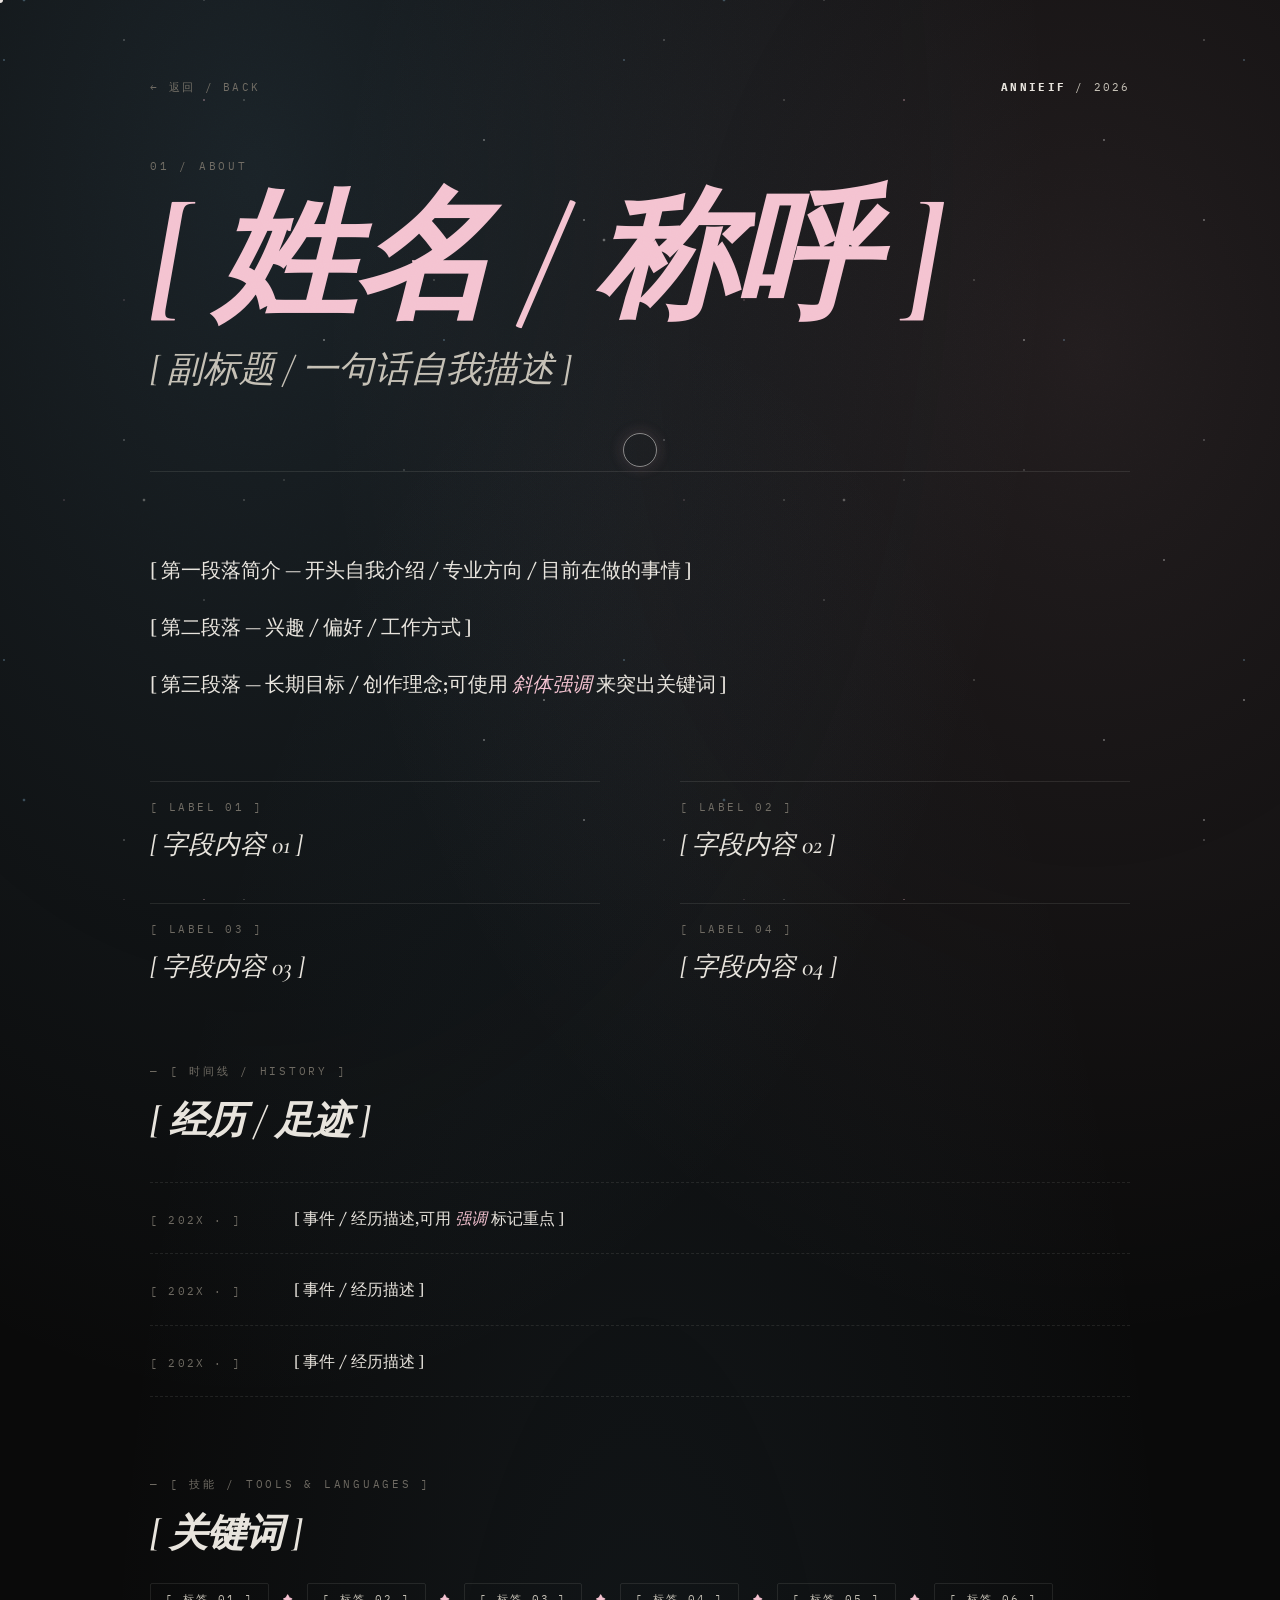
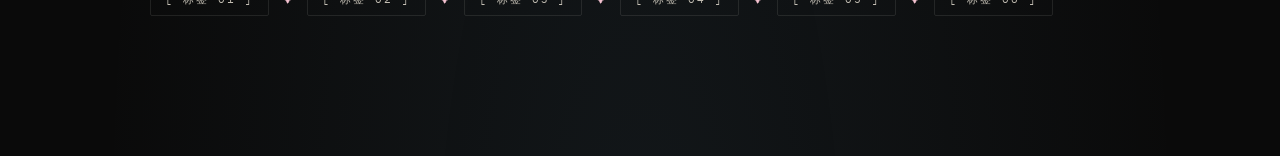
==== commit c6b82cf5: "style(about): 子页面加回 custom cursor + pagehide 时清理 rAF 防卡住" ====
--- a/about/index.html
+++ b/about/index.html
@@ -81,6 +81,14 @@
 
     a{color:inherit;text-decoration:none}
 
+    /* ============ CUSTOM CURSOR ============ */
+    .cursor-dot,.cursor-ring{position:fixed;top:0;left:0;pointer-events:none;z-index:9999;border-radius:50%;mix-blend-mode:difference;transform:translate3d(-50%,-50%,0);transition:opacity .2s var(--ease)}
+    .cursor-dot{width:6px;height:6px;background:#fff}
+    .cursor-ring{width:32px;height:32px;border:1px solid rgba(255,255,255,.55);transition:transform .25s var(--ease),width .2s var(--ease),height .2s var(--ease),border-color .2s var(--ease),background .2s var(--ease);box-shadow:0 0 16px rgba(244,194,208,.18)}
+    body.is-hover .cursor-ring{width:56px;height:56px;border-color:rgba(244,194,208,.85);background:rgba(244,194,208,.10);box-shadow:0 0 24px rgba(244,194,208,.35)}
+    body.is-hover .cursor-dot{background:#f4c2d0}
+    @media (hover:none){.cursor-dot,.cursor-ring{display:none}}
+
     .page{position:relative;z-index:1;padding:80px 28px 140px;max-width:980px;margin:0 auto}
     .top-bar{display:flex;justify-content:space-between;align-items:baseline;font-family:"IBM Plex Mono",monospace;font-size:10.5px;letter-spacing:.2em;color:var(--ink-faint);text-transform:uppercase;margin-bottom:64px}
     .top-bar .brand{color:var(--ink-dim)}
@@ -131,6 +139,9 @@
     <div class="layer s2"></div>
     <div class="layer s3"></div>
   </div>
+
+  <div class="cursor-dot"  aria-hidden="true"></div>
+  <div class="cursor-ring" aria-hidden="true"></div>
 
   <main class="page">
     <div class="top-bar">
@@ -202,5 +213,45 @@
       </div>
     </section>
   </main>
+
+  <script>
+    (function initCursor(){
+      const dot=document.querySelector('.cursor-dot');
+      const ring=document.querySelector('.cursor-ring');
+      if(!dot||!ring) return;
+      let mouseX=window.innerWidth/2, mouseY=window.innerHeight/2;
+      let ringX=mouseX, ringY=mouseY;
+      let rafId=null;
+      const interactiveSelector='a, button, [data-cursor-hover]';
+
+      function onMove(e){
+        mouseX=e.clientX;mouseY=e.clientY;
+        try{ dot.style.transform='translate3d('+mouseX+'px,'+mouseY+'px,0) translate(-50%,-50%)'; }catch(_){}
+      }
+      function loop(){
+        ringX+=(mouseX-ringX)*0.18;
+        ringY+=(mouseY-ringY)*0.18;
+        try{ ring.style.transform='translate3d('+ringX+'px,'+ringY+'px,0) translate(-50%,-50%)'; }catch(_){}
+        rafId=requestAnimationFrame(loop);
+      }
+      function onEnter(e){ const t=e.target.closest(interactiveSelector); if(t) document.body.classList.add('is-hover'); }
+      function onLeave(e){ const t=e.target.closest(interactiveSelector); if(t) document.body.classList.remove('is-hover'); }
+      function teardown(){
+        if(rafId){ try{ cancelAnimationFrame(rafId); }catch(_){} rafId=null; }
+        document.body.classList.remove('is-hover');
+        try{ dot.style.opacity='0'; ring.style.opacity='0'; }catch(_){}
+        window.removeEventListener('mousemove',onMove);
+        document.removeEventListener('mouseover',onEnter);
+        document.removeEventListener('mouseout',onLeave);
+      }
+
+      window.addEventListener('mousemove',onMove,{passive:true});
+      document.addEventListener('mouseover',onEnter);
+      document.addEventListener('mouseout',onLeave);
+      window.addEventListener('pagehide',teardown,{passive:true});
+      window.addEventListener('beforeunload',teardown,{passive:true});
+      loop();
+    })();
+  </script>
 </body>
 </html>
